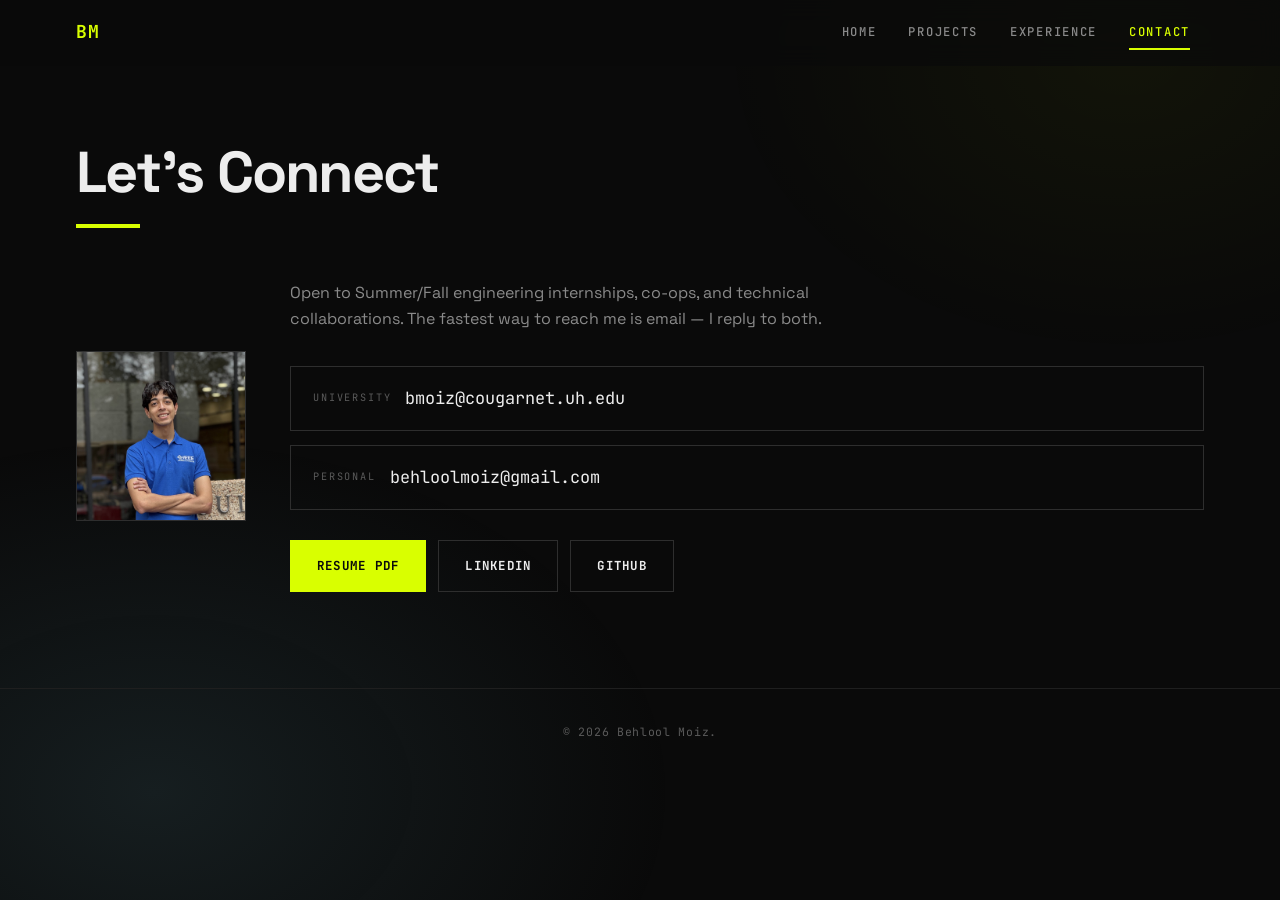
==== contact.html @ 46e30a05 "new theme, split pages" ====
<!DOCTYPE html>
<html lang="en">
<head>
<meta charset="utf-8">
<meta name="viewport" content="width=device-width, initial-scale=1">
<title>Contact — Behlool Moiz</title>
<meta name="description" content="Get in touch with Behlool Moiz — open to Summer and Fall engineering internships, co-ops and technical collaborations.">
<meta name="theme-color" content="#0A0A0A">
<meta name="color-scheme" content="dark">
<link rel="icon" href="data:image/svg+xml,%3Csvg xmlns='http://www.w3.org/2000/svg' viewBox='0 0 100 100'%3E%3Crect width='100' height='100' fill='%230A0A0A'/%3E%3Ctext x='50' y='68' font-size='52' font-family='monospace' font-weight='bold' fill='%23D9FF00' text-anchor='middle'%3EBM%3C/text%3E%3C/svg%3E">
<link rel="preconnect" href="https://fonts.googleapis.com">
<link rel="preconnect" href="https://fonts.gstatic.com" crossorigin>
<link rel="stylesheet" href="https://fonts.googleapis.com/css2?family=JetBrains+Mono:wght@400;500;700&amp;family=Space+Grotesk:wght@400;500;700&amp;display=swap">
<link rel="stylesheet" href="css/style.css">
</head>
<body>
<a class="skip" href="#main">Skip to content</a>

<header class="nav" id="nav">
  <div class="nav__inner">
    <a class="brand" href="index.html">BM</a>
    <button class="nav__toggle" id="navToggle" type="button" aria-expanded="false" aria-controls="navMenu" aria-label="Open navigation menu">
      <span class="nav__bars" aria-hidden="true"></span>
    </button>
    <ul class="nav__menu" id="navMenu">
      <li><a class="nav__link" href="index.html">Home</a></li>
      <li><a class="nav__link" href="projects.html">Projects</a></li>
      <li><a class="nav__link" href="experience.html">Experience</a></li>
      <li><a class="nav__link" href="contact.html" aria-current="page">Contact</a></li>
    </ul>
  </div>
</header>

<main id="main">
<section class="section" style="padding-top:calc(var(--nav-h) + 76px)">
  <div class="wrap">

    <div class="sec-head">
      <h2 class="sec-title">Let&rsquo;s Connect</h2>
      <div class="rule"></div>
    </div>

    <div class="contact__grid">
      <img class="avatar" src="assets/PictureOfBehlool.webp" alt="Behlool Moiz"
           width="170" height="170" loading="lazy" decoding="async"
           data-label="PHOTO" data-path="assets/PictureOfBehlool.webp" onerror="mediaFallback(this)">

      <div>
        <p class="sec-sub" style="margin-top:0">
          Open to Summer/Fall engineering internships, co-ops, and technical collaborations.
          The fastest way to reach me is email — I reply to both.
        </p>

        <div class="mails">
          <a class="mail" href="mailto:bmoiz@cougarnet.uh.edu">
            <span class="mail__k">University</span> bmoiz@cougarnet.uh.edu
          </a>
          <a class="mail" href="mailto:behloolmoiz@gmail.com">
            <span class="mail__k">Personal</span> behloolmoiz@gmail.com
          </a>
        </div>

        <div class="contact__links">
          <a class="btn btn--solid" href="resume.pdf" target="_blank" rel="noopener">Resume PDF</a>
          <a class="btn btn--ghost" href="https://www.linkedin.com/in/behlool-moiz" target="_blank" rel="noopener">LinkedIn</a>
          <a class="btn btn--ghost" href="https://github.com/B3motor1" target="_blank" rel="noopener">GitHub</a>
        </div>
      </div>
    </div>

  </div>
</section>
</main>

<footer class="site-footer">
  <div class="wrap">&copy; <span id="year">2026</span> Behlool Moiz.</div>
</footer>

<script src="js/main.js" defer></script>
</body>
</html>
---- css/style.css ----
/* ==================================================================
   Behlool Moiz — portfolio
   Blocky / minimal. Acid yellow on near-black. No rounded corners.
================================================================== */

*, *::before, *::after { box-sizing: border-box; }

:root{
  --bg:#0A0A0A;
  --bg-2:#0E0E0E;
  --panel:#111111;
  --line:#1F1F1F;
  --line-hi:#2E2E2E;

  --accent:#D9FF00;
  --accent-dim:#8FA800;

  --text:#EDEDED;
  --muted:#8A8A8A;
  --faint:#5A5A5A;

  --mono:'JetBrains Mono', ui-monospace, SFMono-Regular, 'Cascadia Mono', Menlo, Consolas, monospace;
  --sans:'Space Grotesk', system-ui, -apple-system, 'Segoe UI', Roboto, Helvetica, Arial, sans-serif;

  --nav-h:66px;
  --maxw:1180px;
  --sbw:0px;
}

html{
  scroll-behavior:smooth;
  scroll-padding-top:calc(var(--nav-h) + 24px);
  -webkit-text-size-adjust:100%;
}

body{
  margin:0;
  font-family:var(--sans);
  font-size:16px;
  line-height:1.6;
  color:var(--text);
  background:var(--bg);
  overflow-x:hidden;
  -webkit-font-smoothing:antialiased;
}

/* Soft cold glow, bottom-left — echoes the reference without being busy */
body::before{
  content:'';
  position:fixed; inset:0; z-index:0; pointer-events:none;
  background:
    radial-gradient(760px 520px at 12% 88%, rgba(70,110,120,.20), transparent 68%),
    radial-gradient(620px 460px at 88% 6%,  rgba(217,255,0,.045), transparent 66%);
}

img{ max-width:100%; display:block; }
a{ color:var(--accent); }
h1,h2,h3,h4{ margin:0; line-height:1.05; font-weight:700; letter-spacing:-.03em; }
p{ margin:0; }
ul{ margin:0; padding:0; }
[hidden]{ display:none !important; }

:focus-visible{ outline:2px solid var(--accent); outline-offset:3px; }

.sr-only{
  position:absolute; width:1px; height:1px; padding:0; margin:-1px;
  overflow:hidden; clip:rect(0 0 0 0); white-space:nowrap; border:0;
}
.skip{
  position:absolute; left:12px; top:-60px; z-index:200;
  background:var(--accent); color:#0A0A0A; font-family:var(--mono); font-weight:700;
  font-size:.78rem; padding:10px 16px; text-decoration:none; transition:top .18s ease;
}
.skip:focus{ top:0; }

.wrap{ width:100%; max-width:var(--maxw); margin-inline:auto; padding-inline:26px; }
main, .site-footer{ position:relative; z-index:1; }

/* ==================================================================
   NAV
================================================================== */
.nav{
  position:fixed; top:0; left:0; right:0; z-index:100;
  height:var(--nav-h);
  display:flex; align-items:center;
  padding-right:var(--sbw);
  background:rgba(10,10,10,.72);
  backdrop-filter:blur(12px); -webkit-backdrop-filter:blur(12px);
  border-bottom:1px solid transparent;
  transition:background .22s ease, border-color .22s ease;
}
.nav.scrolled{ background:rgba(10,10,10,.94); border-bottom-color:var(--line); }
.nav__inner{
  width:100%; max-width:var(--maxw); margin-inline:auto; padding-inline:26px;
  display:flex; align-items:center; gap:18px;
}
.brand{
  font-family:var(--mono); font-weight:700; font-size:1.12rem; letter-spacing:.06em;
  color:var(--accent); text-decoration:none;
}
.brand:hover{ color:#fff; }

.nav__menu{ margin-left:auto; display:flex; align-items:center; gap:4px; list-style:none; }
.nav__link{
  display:block; position:relative;
  font-family:var(--mono); font-size:.76rem; font-weight:500;
  letter-spacing:.14em; text-transform:uppercase;
  color:var(--muted); text-decoration:none;
  padding:10px 14px; white-space:nowrap;
  transition:color .16s ease;
}
.nav__link:hover{ color:var(--text); }
.nav__link[aria-current="page"]{ color:var(--accent); }
.nav__link[aria-current="page"]::after{
  content:''; position:absolute; left:14px; right:14px; bottom:2px;
  height:2px; background:var(--accent);
}

.nav__toggle{
  display:none; width:42px; height:38px; flex:none; margin-left:auto;
  align-items:center; justify-content:center;
  background:transparent; border:1px solid var(--line-hi); cursor:pointer; padding:0;
}
.nav__toggle:hover{ border-color:var(--accent); }
.nav__bars{ position:relative; width:18px; height:2px; background:var(--accent); transition:background .16s ease; }
.nav__bars::before, .nav__bars::after{
  content:''; position:absolute; left:0; width:18px; height:2px; background:var(--accent);
  transition:transform .2s ease, top .2s ease;
}
.nav__bars::before{ top:-6px; }
.nav__bars::after{ top:6px; }
.nav__toggle[aria-expanded="true"] .nav__bars{ background:transparent; }
.nav__toggle[aria-expanded="true"] .nav__bars::before{ top:0; transform:rotate(45deg); }
.nav__toggle[aria-expanded="true"] .nav__bars::after{ top:0; transform:rotate(-45deg); }

@media (max-width:760px){
  .nav__toggle{ display:inline-flex; }
  .nav__menu{
    position:absolute; top:var(--nav-h); left:0; right:0;
    margin:0; padding:10px 26px 18px;
    flex-direction:column; align-items:stretch; gap:0;
    background:rgba(10,10,10,.98);
    border-bottom:1px solid var(--line);
    display:none;
  }
  .nav__menu[data-open="true"]{ display:flex; }
  .nav__link{ padding:15px 0; font-size:.9rem; border-bottom:1px solid var(--line); }
  .nav__link[aria-current="page"]::after{ left:0; right:auto; width:26px; bottom:8px; }
}
html.locked body{ overflow:hidden; padding-right:var(--sbw); }

/* ==================================================================
   BUTTONS
================================================================== */
.btn{
  display:inline-flex; align-items:center; justify-content:center; gap:9px;
  font-family:var(--mono); font-size:.78rem; font-weight:700;
  letter-spacing:.1em; text-transform:uppercase;
  padding:15px 26px; text-decoration:none; cursor:pointer;
  border:1px solid transparent; transition:.18s ease;
}
.btn--solid{ background:var(--accent); color:#0A0A0A; }
.btn--solid:hover{ background:#fff; }
.btn--ghost{ background:transparent; color:var(--text); border-color:var(--line-hi); }
.btn--ghost:hover{ border-color:var(--accent); color:var(--accent); }

/* ==================================================================
   SECTION SHELL
================================================================== */
.section{ padding:96px 0; }
.section--tight{ padding:68px 0; }
.section + .section{ border-top:1px solid var(--line); }

.sec-head{ margin-bottom:52px; }
.sec-title{ font-size:clamp(2.2rem, 6vw, 3.6rem); }
.rule{ width:64px; height:4px; background:var(--accent); margin-top:22px; }
.sec-sub{ color:var(--muted); max-width:62ch; margin-top:22px; }

.eyebrow{
  font-family:var(--mono); font-size:.72rem; letter-spacing:.24em; text-transform:uppercase;
  color:var(--accent); margin-bottom:18px;
}

/* ==================================================================
   HOME — hero + banana
================================================================== */
.hero{
  min-height:calc(100vh - var(--nav-h));
  display:flex; align-items:center;
  padding:calc(var(--nav-h) + 40px) 0 60px;
}
.hero__grid{
  display:grid; grid-template-columns:1.05fr .95fr; gap:40px; align-items:center; width:100%;
}
.hero h1{ font-size:clamp(3rem, 8.6vw, 5.6rem); }
.hero__role{
  font-family:var(--sans); font-size:clamp(1rem, 2.4vw, 1.22rem);
  color:var(--text); margin-top:26px;
}
.hero__lines{ color:var(--muted); margin-top:18px; font-size:1.02rem; }
.hero__lines span{ display:block; }
.hero__cta{ display:flex; flex-wrap:wrap; gap:14px; margin-top:38px; }

.banana{ position:relative; width:100%; aspect-ratio:1/1; max-height:66vh; }
.banana canvas{ display:block; width:100%; height:100%; cursor:grab; }
.banana canvas:active{ cursor:grabbing; }
.banana__hint{
  position:absolute; left:50%; bottom:6px; transform:translateX(-50%);
  font-family:var(--mono); font-size:.66rem; letter-spacing:.18em; text-transform:uppercase;
  color:var(--faint); pointer-events:none; white-space:nowrap;
}
/* Shown only if three.js fails to load */
.banana__fallback{ display:none; width:100%; height:100%; padding:12%; }
.banana.is-fallback canvas{ display:none; }
.banana.is-fallback .banana__fallback{ display:block; }

@media (max-width:860px){
  .hero{ min-height:0; }
  .hero__grid{ grid-template-columns:1fr; gap:8px; }
  .banana{ order:-1; max-width:340px; margin-inline:auto; max-height:none; }
  .hero__cta{ margin-top:30px; }
}

/* ==================================================================
   STATS
================================================================== */
.about__grid{ display:grid; grid-template-columns:1.15fr 1fr; gap:56px; align-items:start; }
.about__copy p + p{ margin-top:20px; }
.about__copy{ color:var(--muted); font-size:1.03rem; }

.stats{ display:grid; grid-template-columns:1fr 1fr; gap:14px; }
.stat{ border:1px solid var(--line); background:var(--panel); padding:26px 22px; transition:border-color .18s ease; }
.stat:hover{ border-color:var(--accent); }
.stat__v{
  font-family:var(--mono); font-weight:700; font-size:2.1rem; line-height:1.1;
  color:var(--accent); letter-spacing:-.02em;
}
.stat__v--sm{ font-size:1.02rem; line-height:1.28; }
.stat__l{ font-size:.83rem; color:var(--muted); margin-top:10px; }

@media (max-width:860px){
  .about__grid{ grid-template-columns:1fr; gap:38px; }
}
@media (max-width:460px){
  .stats{ grid-template-columns:1fr; }
}

/* ==================================================================
   PROJECTS
================================================================== */
.filters{ display:flex; flex-wrap:wrap; gap:10px; margin-bottom:16px; }
.filter{
  font-family:var(--mono); font-size:.72rem; letter-spacing:.1em; text-transform:uppercase;
  color:var(--muted); background:transparent; border:1px solid var(--line-hi);
  padding:11px 18px; cursor:pointer; transition:.16s ease;
}
.filter:hover{ color:var(--text); border-color:var(--accent); }
.filter[aria-pressed="true"]{ background:var(--accent); border-color:var(--accent); color:#0A0A0A; font-weight:700; }
.filter-count{ font-family:var(--mono); font-size:.72rem; color:var(--faint); margin-bottom:34px; }

.projects{ display:grid; grid-template-columns:repeat(auto-fit, minmax(430px, 1fr)); gap:20px; align-items:start; }
@media (max-width:960px){ .projects{ grid-template-columns:1fr; } }

.card{
  display:flex; flex-direction:column; gap:18px;
  padding:28px; background:var(--panel); border:1px solid var(--line);
  transition:border-color .2s ease;
}
.card:hover{ border-color:var(--line-hi); }
.card__top{ display:flex; align-items:flex-start; justify-content:space-between; gap:16px; flex-wrap:wrap; }
.card__title{ font-size:1.3rem; letter-spacing:-.02em; }
.card__date{
  font-family:var(--mono); font-size:.68rem; letter-spacing:.08em; text-transform:uppercase;
  color:var(--accent); border:1px solid var(--line-hi); padding:5px 11px; white-space:nowrap; flex:none;
}
.stack{ display:flex; flex-wrap:wrap; gap:7px; }
.chip{
  font-family:var(--mono); font-size:.67rem; letter-spacing:.04em;
  color:var(--muted); border:1px solid var(--line-hi); padding:4px 9px;
}
.desc-label{
  font-family:var(--mono); font-size:.66rem; letter-spacing:.2em; text-transform:uppercase;
  color:var(--accent); margin-bottom:10px;
}
.desc{ font-size:.95rem; color:var(--muted); line-height:1.7; }

/* Carousel */
.gallery{ display:flex; flex-direction:column; gap:10px; }
.gallery__frame{
  position:relative; width:100%; aspect-ratio:4/3;
  background:var(--bg-2); border:1px solid var(--line); overflow:hidden;
}
.gallery__img{
  position:absolute; inset:0; width:100%; height:100%;
  object-fit:contain; padding:10px;
  opacity:0; pointer-events:none; transition:opacity .3s ease; cursor:zoom-in;
}
.gallery__img.is-active{ opacity:1; pointer-events:auto; }
.gal-nav{
  position:absolute; top:50%; transform:translateY(-50%); z-index:3;
  width:38px; height:38px; display:flex; align-items:center; justify-content:center;
  font-size:1.3rem; line-height:1; padding:0 0 3px;
  color:var(--accent); background:rgba(10,10,10,.82); border:1px solid var(--line-hi);
  cursor:pointer; transition:.16s ease;
}
.gal-prev{ left:10px; } .gal-next{ right:10px; }
.gal-nav:hover{ background:var(--accent); color:#0A0A0A; border-color:var(--accent); }
.gallery__count{
  position:absolute; top:10px; right:10px; z-index:3;
  font-family:var(--mono); font-size:.63rem; color:var(--text);
  background:rgba(10,10,10,.85); border:1px solid var(--line-hi); padding:3px 9px;
}
.gallery__bar{ display:flex; align-items:center; justify-content:space-between; gap:12px; min-height:18px; }
.gallery__cap{
  font-family:var(--mono); font-size:.66rem; letter-spacing:.08em; text-transform:uppercase;
  color:var(--faint); overflow:hidden; text-overflow:ellipsis; white-space:nowrap;
}
.gallery__dots{ display:flex; gap:6px; flex:none; }
.gal-dot{ width:20px; height:3px; padding:0; border:0; cursor:pointer; background:var(--line-hi); transition:.16s ease; }
.gal-dot:hover{ background:var(--accent-dim); }
.gal-dot[aria-selected="true"]{ background:var(--accent); }

/* Video facade */
.video{ position:relative; width:100%; aspect-ratio:16/9; border:1px solid var(--line); overflow:hidden; background:var(--bg-2); }
.video iframe{ position:absolute; inset:0; width:100%; height:100%; border:0; }
.video__play{
  position:absolute; inset:0; width:100%; height:100%;
  display:flex; flex-direction:column; align-items:center; justify-content:center; gap:14px;
  background:transparent; border:0; cursor:pointer; padding:0; color:var(--text);
}
.video__play img{ position:absolute; inset:0; width:100%; height:100%; object-fit:cover; opacity:.42; }
.video__icon{
  position:relative; width:62px; height:62px;
  display:flex; align-items:center; justify-content:center;
  font-size:1.2rem; padding-left:4px;
  background:var(--accent); color:#0A0A0A; transition:transform .2s ease;
}
.video__play:hover .video__icon{ transform:scale(1.08); }
.video__label{
  position:relative; font-family:var(--mono); font-size:.7rem; letter-spacing:.18em; text-transform:uppercase;
  background:rgba(10,10,10,.75); padding:6px 12px;
}
.video__msg{
  position:absolute; inset:0; display:flex; align-items:center; justify-content:center;
  text-align:center; padding:26px; font-family:var(--mono); font-size:.76rem; color:var(--muted);
}

.card__links{ display:flex; flex-wrap:wrap; gap:10px; margin-top:auto; }
.link{
  font-family:var(--mono); font-size:.7rem; letter-spacing:.1em; text-transform:uppercase;
  color:var(--muted); text-decoration:none; border:1px solid var(--line-hi); padding:10px 15px;
  transition:.16s ease;
}
.link:hover{ color:#0A0A0A; background:var(--accent); border-color:var(--accent); }

/* ==================================================================
   EXPERIENCE
================================================================== */
.roles{ display:flex; flex-direction:column; gap:18px; }
.role{
  display:flex; gap:26px; align-items:flex-start;
  padding:30px; border:1px solid var(--line); background:var(--panel);
  transition:border-color .2s ease;
}
.role:hover{ border-color:var(--line-hi); }
.role__logo{
  flex:none; width:74px; height:74px;
  background:#fff; border:1px solid var(--line);
  display:flex; align-items:center; justify-content:center; overflow:hidden;
}
.role__logo img{ width:100%; height:100%; object-fit:contain; padding:8px; }
.role__body{ flex:1 1 auto; min-width:0; }
.role__head{ display:flex; flex-wrap:wrap; align-items:baseline; gap:8px 16px; }
.role__title{ font-size:1.22rem; }
.role__date{
  font-family:var(--mono); font-size:.68rem; letter-spacing:.08em; text-transform:uppercase;
  color:var(--accent); margin-left:auto; white-space:nowrap;
}
.role__org{ font-family:var(--mono); font-size:.78rem; color:var(--muted); margin-top:8px; }
.bullets{ list-style:none; display:flex; flex-direction:column; gap:11px; margin-top:20px; }
.bullets li{ position:relative; padding-left:22px; font-size:.94rem; color:var(--muted); line-height:1.65; }
.bullets li::before{
  content:''; position:absolute; left:0; top:.62em; width:9px; height:2px; background:var(--accent);
}
@media (max-width:640px){
  .role{ flex-direction:column; gap:18px; padding:24px; }
  .role__logo{ width:60px; height:60px; }
  .role__date{ margin-left:0; }
}

/* Skills band */
.skills{ display:grid; grid-template-columns:repeat(auto-fit, minmax(290px, 1fr)); gap:18px; }
.skill{ border:1px solid var(--line); background:var(--panel); padding:26px; transition:border-color .18s ease; }
.skill:hover{ border-color:var(--accent); }
.skill__h{
  font-family:var(--mono); font-size:.74rem; letter-spacing:.16em; text-transform:uppercase;
  color:var(--accent); margin-bottom:18px; padding-bottom:14px; border-bottom:1px solid var(--line);
}
.pills{ display:flex; flex-wrap:wrap; gap:8px; }
.pill{ font-family:var(--mono); font-size:.7rem; color:var(--muted); border:1px solid var(--line-hi); padding:5px 10px; }

/* ==================================================================
   CONTACT
================================================================== */
.contact__grid{ display:grid; grid-template-columns:auto 1fr; gap:44px; align-items:center; }
.avatar{
  width:170px; height:170px; flex:none;
  object-fit:cover; object-position:center top;
  border:1px solid var(--line-hi);
}
.mails{ display:flex; flex-direction:column; gap:14px; margin-top:34px; }
.mail{
  display:flex; align-items:center; gap:14px;
  font-family:var(--mono); font-size:clamp(.84rem, 2.2vw, 1.06rem);
  color:var(--text); text-decoration:none;
  border:1px solid var(--line-hi); padding:18px 22px;
  transition:.16s ease; word-break:break-word;
}
.mail:hover{ border-color:var(--accent); color:var(--accent); }
.mail__k{ font-size:.64rem; letter-spacing:.18em; text-transform:uppercase; color:var(--faint); flex:none; }
.contact__links{ display:flex; flex-wrap:wrap; gap:12px; margin-top:30px; }
@media (max-width:760px){
  .contact__grid{ grid-template-columns:1fr; gap:30px; }
  .avatar{ width:130px; height:130px; }
}

/* ==================================================================
   FOOTER
================================================================== */
.site-footer{
  border-top:1px solid var(--line);
  padding:34px 0;
  font-family:var(--mono); font-size:.72rem; letter-spacing:.06em; color:var(--faint);
  text-align:center;
}

/* ==================================================================
   LIGHTBOX
================================================================== */
.lightbox{ position:fixed; inset:0; z-index:200; display:flex; align-items:center; justify-content:center; }
.lightbox__backdrop{ position:absolute; inset:0; background:rgba(5,5,5,.95); }
.lightbox__inner{ position:relative; z-index:1; display:flex; align-items:center; gap:10px; max-width:min(1150px, 94vw); }
.lightbox__img{ max-width:100%; max-height:80vh; width:auto; border:1px solid var(--line-hi); background:var(--bg-2); }
.lightbox__cap{
  position:absolute; left:0; right:0; bottom:-40px; text-align:center;
  font-family:var(--mono); font-size:.72rem; letter-spacing:.08em; color:var(--muted);
}
.lb-btn{
  flex:none; width:44px; height:44px; display:flex; align-items:center; justify-content:center;
  font-size:1.4rem; line-height:1; color:var(--accent);
  background:transparent; border:1px solid var(--line-hi); cursor:pointer; padding:0;
  transition:.16s ease;
}
.lb-btn:hover{ background:var(--accent); color:#0A0A0A; border-color:var(--accent); }
.lightbox__close{ position:absolute; top:-56px; right:0; font-size:1.05rem; }
@media (max-width:640px){
  .lb-btn{ width:38px; height:38px; font-size:1.2rem; }
  .lightbox__close{ top:-48px; }
  .lightbox__img{ max-height:66vh; }
}

/* ==================================================================
   SCRAMBLE + REVEAL
================================================================== */
/* Scrambling swaps in glyphs of differing width; lock the box so
   surrounding layout cannot jitter mid-animation. */
.scramble{ cursor:default; }
.scramble.is-scrambling{ color:var(--accent); }

.reveal{ opacity:0; translate:0 22px; transition:opacity .6s ease, translate .6s ease; }
.reveal.is-visible{ opacity:1; translate:0 0; }
.stagger > .reveal:nth-child(2){ transition-delay:.06s; }
.stagger > .reveal:nth-child(3){ transition-delay:.12s; }
.stagger > .reveal:nth-child(4){ transition-delay:.18s; }
.stagger > .reveal:nth-child(5){ transition-delay:.24s; }
.stagger > .reveal:nth-child(6){ transition-delay:.30s; }

@media (prefers-reduced-motion: reduce){
  html{ scroll-behavior:auto; }
  *, *::before, *::after{
    animation-duration:.001ms !important; animation-iteration-count:1 !important;
    transition-duration:.001ms !important;
  }
  .reveal{ opacity:1; translate:0 0; }
}

@media print{
  .nav, .filters, .filter-count, .lightbox, .video, .skip, .gal-nav, .gallery__dots, .banana{ display:none !important; }
  body{ background:#fff; color:#000; }
  body::before{ display:none; }
  .card, .role, .skill, .stat{ border-color:#ccc; break-inside:avoid; }
  .gallery__img{ position:static; opacity:1 !important; }
}
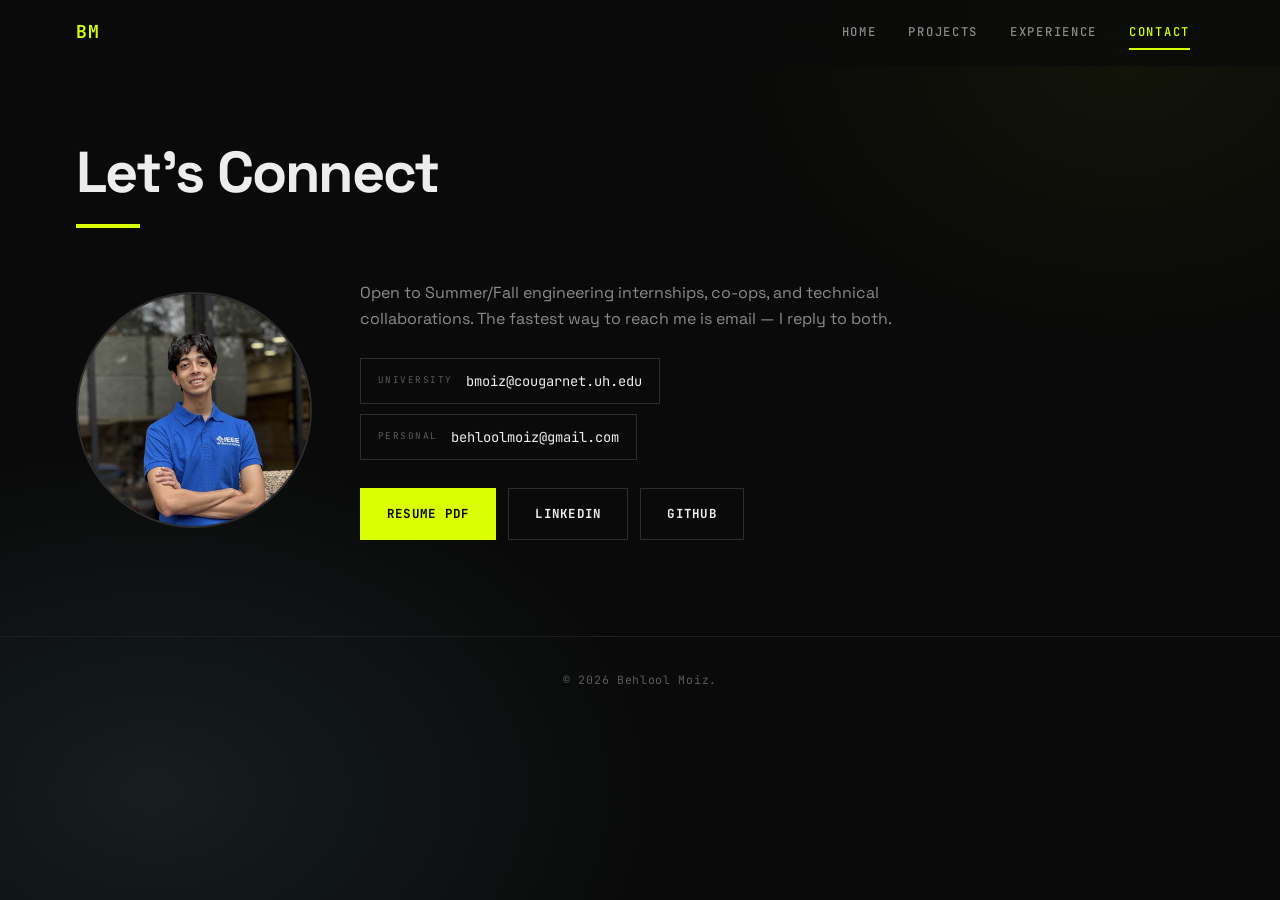
==== commit 03f40ad3: "fatter banana, smaller boxes" ====
--- a/contact.html
+++ b/contact.html
@@ -41,9 +41,19 @@
     </div>
 
     <div class="contact__grid">
-      <img class="avatar" src="assets/PictureOfBehlool.webp" alt="Behlool Moiz"
-           width="170" height="170" loading="lazy" decoding="async"
-           data-label="PHOTO" data-path="assets/PictureOfBehlool.webp" onerror="mediaFallback(this)">
+      <!-- Ring image is optional: if assets/banana_frame.png is absent the photo
+           simply fills the box instead. Click swaps in the costume shot. -->
+      <button class="portrait no-frame" id="portrait" type="button"
+              data-alt="assets/banana_costume.jpg"
+              aria-label="Photo of Behlool Moiz. Activate for a surprise.">
+        <img class="portrait__frame" src="assets/banana_frame.png" alt="" aria-hidden="true"
+             onload="this.closest('.portrait').classList.remove('no-frame')"
+             onerror="this.remove()">
+        <img class="portrait__photo" id="portraitPhoto" src="assets/PictureOfBehlool.webp" alt="Behlool Moiz"
+             loading="lazy" decoding="async"
+             data-label="PHOTO" data-path="assets/PictureOfBehlool.webp" onerror="mediaFallback(this)">
+        <span class="portrait__tip" id="portraitTip"></span>
+      </button>
 
       <div>
         <p class="sec-sub" style="margin-top:0">
--- a/css/style.css
+++ b/css/style.css
@@ -402,26 +402,60 @@
 /* ==================================================================
    CONTACT
 ================================================================== */
-.contact__grid{ display:grid; grid-template-columns:auto 1fr; gap:44px; align-items:center; }
-.avatar{
-  width:170px; height:170px; flex:none;
-  object-fit:cover; object-position:center top;
-  border:1px solid var(--line-hi);
-}
-.mails{ display:flex; flex-direction:column; gap:14px; margin-top:34px; }
+.contact__grid{ display:grid; grid-template-columns:auto 1fr; gap:48px; align-items:center; }
+
+/* Portrait sits inside the banana ring. The frame is the lower layer, so the
+   photo covers its centre whether that centre is white or transparent.
+   --inner is the photo's share of the box; nudge it if the ring's hole differs. */
+.portrait{
+  --inner:60%;
+  position:relative; width:236px; height:236px; flex:none;
+  padding:0; border:0; background:none; cursor:pointer;
+  display:block;
+}
+.portrait__frame{
+  position:absolute; inset:0; z-index:0;
+  width:100%; height:100%; object-fit:contain; pointer-events:none;
+}
+.portrait__photo{
+  position:absolute; top:50%; left:50%; z-index:1;
+  width:var(--inner); height:var(--inner);
+  transform:translate(-50%,-50%);
+  border-radius:50%; object-fit:cover; object-position:center top;
+  transition:transform .55s cubic-bezier(.22,.9,.3,1);
+}
+.portrait:hover .portrait__photo{ transform:translate(-50%,-50%) scale(1.04); }
+.portrait.is-flipping .portrait__photo{ transform:translate(-50%,-50%) rotateY(360deg) scale(1.04); }
+/* No ring image yet (or it failed): the photo fills the box and gets a border. */
+.portrait.no-frame{ --inner:100%; }
+.portrait.no-frame .portrait__photo{ border:2px solid var(--line-hi); }
+.portrait__tip{
+  position:absolute; left:50%; bottom:-26px; transform:translateX(-50%); z-index:2;
+  font-family:var(--mono); font-size:.6rem; letter-spacing:.16em; text-transform:uppercase;
+  color:var(--faint); white-space:nowrap; pointer-events:none;
+  opacity:0; transition:opacity .2s ease;
+}
+.portrait:hover .portrait__tip, .portrait:focus-visible .portrait__tip{ opacity:1; }
+
+.mails{ display:flex; flex-direction:column; align-items:flex-start; gap:10px; margin-top:26px; }
 .mail{
-  display:flex; align-items:center; gap:14px;
-  font-family:var(--mono); font-size:clamp(.84rem, 2.2vw, 1.06rem);
+  display:inline-flex; align-items:center; gap:13px;
+  font-family:var(--mono); font-size:.86rem;
   color:var(--text); text-decoration:none;
-  border:1px solid var(--line-hi); padding:18px 22px;
-  transition:.16s ease; word-break:break-word;
+  border:1px solid var(--line-hi); padding:11px 17px;
+  transition:.16s ease;
 }
 .mail:hover{ border-color:var(--accent); color:var(--accent); }
-.mail__k{ font-size:.64rem; letter-spacing:.18em; text-transform:uppercase; color:var(--faint); flex:none; }
-.contact__links{ display:flex; flex-wrap:wrap; gap:12px; margin-top:30px; }
+.mail__k{ font-size:.58rem; letter-spacing:.16em; text-transform:uppercase; color:var(--faint); flex:none; }
+.contact__links{ display:flex; flex-wrap:wrap; gap:12px; margin-top:28px; }
+
 @media (max-width:760px){
-  .contact__grid{ grid-template-columns:1fr; gap:30px; }
-  .avatar{ width:130px; height:130px; }
+  .contact__grid{ grid-template-columns:1fr; gap:34px; justify-items:start; }
+  .portrait{ width:188px; height:188px; }
+  .mail{ font-size:.78rem; padding:10px 14px; gap:10px; }
+}
+@media (max-width:430px){
+  .mail{ font-size:.72rem; }
 }
 
 /* ==================================================================
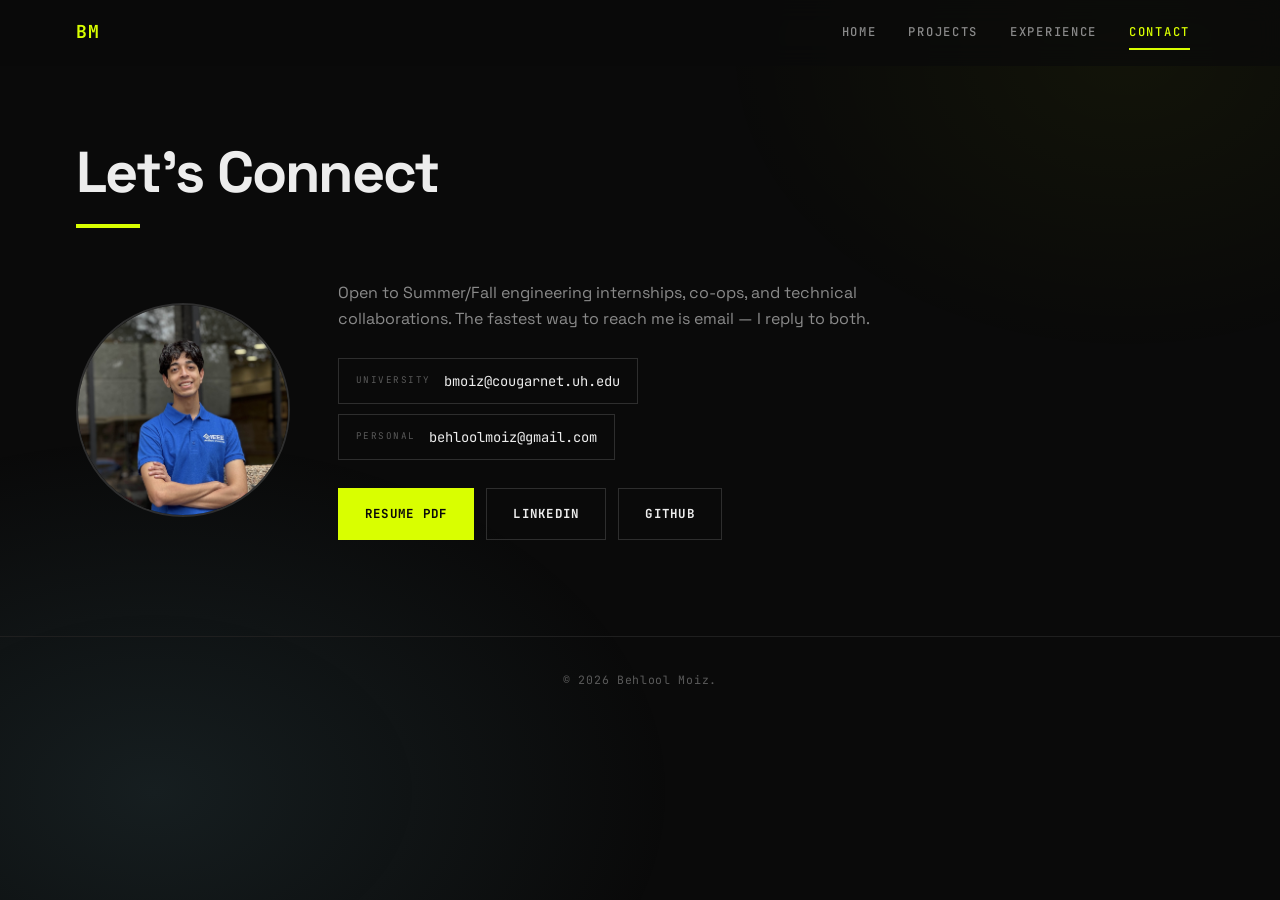
==== commit 21136176: "drop the banana frame" ====
--- a/contact.html
+++ b/contact.html
@@ -41,14 +41,10 @@
     </div>
 
     <div class="contact__grid">
-      <!-- Ring image is optional: if assets/banana_frame.png is absent the photo
-           simply fills the box instead. Click swaps in the costume shot. -->
-      <button class="portrait no-frame" id="portrait" type="button"
+      <!-- Click flips to the costume shot; stays inert until that file exists. -->
+      <button class="portrait" id="portrait" type="button"
               data-alt="assets/banana_costume.jpg"
               aria-label="Photo of Behlool Moiz. Activate for a surprise.">
-        <img class="portrait__frame" src="assets/banana_frame.png" alt="" aria-hidden="true"
-             onload="this.closest('.portrait').classList.remove('no-frame')"
-             onerror="this.remove()">
         <img class="portrait__photo" id="portraitPhoto" src="assets/PictureOfBehlool.webp" alt="Behlool Moiz"
              loading="lazy" decoding="async"
              data-label="PHOTO" data-path="assets/PictureOfBehlool.webp" onerror="mediaFallback(this)">
--- a/css/style.css
+++ b/css/style.css
@@ -404,31 +404,21 @@
 ================================================================== */
 .contact__grid{ display:grid; grid-template-columns:auto 1fr; gap:48px; align-items:center; }
 
-/* Portrait sits inside the banana ring. The frame is the lower layer, so the
-   photo covers its centre whether that centre is white or transparent.
-   --inner is the photo's share of the box; nudge it if the ring's hole differs. */
+/* Round portrait. Click flips it to the banana-costume shot. */
 .portrait{
-  --inner:60%;
-  position:relative; width:236px; height:236px; flex:none;
-  padding:0; border:0; background:none; cursor:pointer;
-  display:block;
-}
-.portrait__frame{
-  position:absolute; inset:0; z-index:0;
-  width:100%; height:100%; object-fit:contain; pointer-events:none;
+  position:relative; width:214px; height:214px; flex:none;
+  padding:0; border:0; background:none; cursor:pointer; display:block;
 }
 .portrait__photo{
-  position:absolute; top:50%; left:50%; z-index:1;
-  width:var(--inner); height:var(--inner);
+  position:absolute; top:50%; left:50%;
+  width:100%; height:100%;
   transform:translate(-50%,-50%);
   border-radius:50%; object-fit:cover; object-position:center top;
-  transition:transform .55s cubic-bezier(.22,.9,.3,1);
-}
-.portrait:hover .portrait__photo{ transform:translate(-50%,-50%) scale(1.04); }
+  border:2px solid var(--line-hi);
+  transition:transform .55s cubic-bezier(.22,.9,.3,1), border-color .2s ease;
+}
+.portrait:hover .portrait__photo{ transform:translate(-50%,-50%) scale(1.04); border-color:var(--accent); }
 .portrait.is-flipping .portrait__photo{ transform:translate(-50%,-50%) rotateY(360deg) scale(1.04); }
-/* No ring image yet (or it failed): the photo fills the box and gets a border. */
-.portrait.no-frame{ --inner:100%; }
-.portrait.no-frame .portrait__photo{ border:2px solid var(--line-hi); }
 .portrait__tip{
   position:absolute; left:50%; bottom:-26px; transform:translateX(-50%); z-index:2;
   font-family:var(--mono); font-size:.6rem; letter-spacing:.16em; text-transform:uppercase;
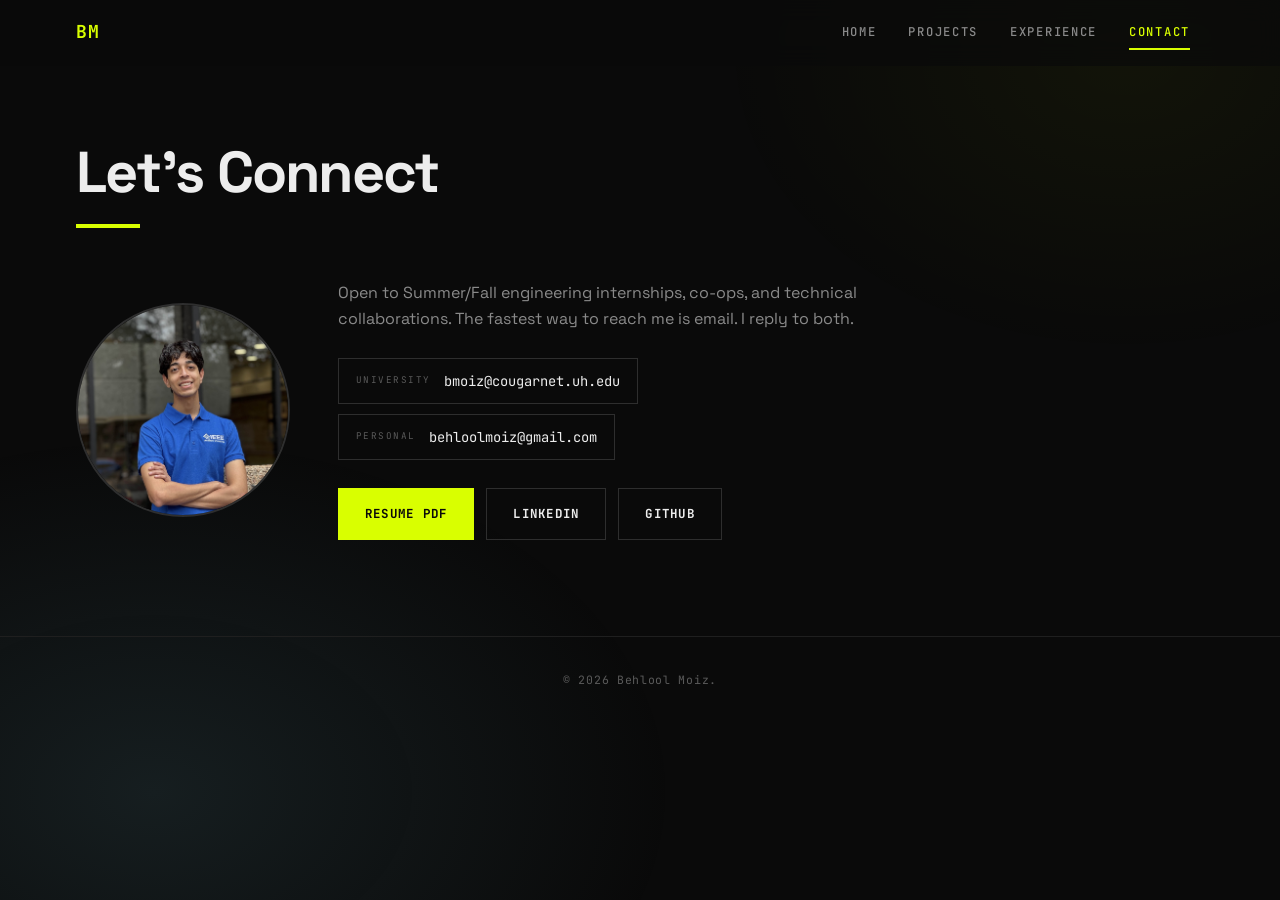
==== commit 42ca89ae: "Final touches" ====
--- a/contact.html
+++ b/contact.html
@@ -3,15 +3,15 @@
 <head>
 <meta charset="utf-8">
 <meta name="viewport" content="width=device-width, initial-scale=1">
-<title>Contact — Behlool Moiz</title>
-<meta name="description" content="Get in touch with Behlool Moiz — open to Summer and Fall engineering internships, co-ops and technical collaborations.">
+<title>Contact | Behlool Moiz</title>
+<meta name="description" content="Get in touch with Behlool Moiz. Open to Summer and Fall engineering internships, co-ops and technical collaborations.">
 <meta name="theme-color" content="#0A0A0A">
 <meta name="color-scheme" content="dark">
 <link rel="icon" href="data:image/svg+xml,%3Csvg xmlns='http://www.w3.org/2000/svg' viewBox='0 0 100 100'%3E%3Crect width='100' height='100' fill='%230A0A0A'/%3E%3Ctext x='50' y='68' font-size='52' font-family='monospace' font-weight='bold' fill='%23D9FF00' text-anchor='middle'%3EBM%3C/text%3E%3C/svg%3E">
 <link rel="preconnect" href="https://fonts.googleapis.com">
 <link rel="preconnect" href="https://fonts.gstatic.com" crossorigin>
 <link rel="stylesheet" href="https://fonts.googleapis.com/css2?family=JetBrains+Mono:wght@400;500;700&amp;family=Space+Grotesk:wght@400;500;700&amp;display=swap">
-<link rel="stylesheet" href="css/style.css">
+<link rel="stylesheet" href="css/style.css?v=3">
 </head>
 <body>
 <a class="skip" href="#main">Skip to content</a>
@@ -54,7 +54,7 @@
       <div>
         <p class="sec-sub" style="margin-top:0">
           Open to Summer/Fall engineering internships, co-ops, and technical collaborations.
-          The fastest way to reach me is email — I reply to both.
+          The fastest way to reach me is email. I reply to both.
         </p>
 
         <div class="mails">
@@ -82,6 +82,6 @@
   <div class="wrap">&copy; <span id="year">2026</span> Behlool Moiz.</div>
 </footer>
 
-<script src="js/main.js" defer></script>
+<script src="js/main.js?v=3" defer></script>
 </body>
 </html>
--- a/css/style.css
+++ b/css/style.css
@@ -363,12 +363,13 @@
   transition:border-color .2s ease;
 }
 .role:hover{ border-color:var(--line-hi); }
+/* Logos are keyed to transparent PNGs, so they sit straight on the card with
+   no tile behind them. */
 .role__logo{
-  flex:none; width:74px; height:74px;
-  background:#fff; border:1px solid var(--line);
+  flex:none; width:78px; height:78px;
   display:flex; align-items:center; justify-content:center; overflow:hidden;
 }
-.role__logo img{ width:100%; height:100%; object-fit:contain; padding:8px; }
+.role__logo img{ width:100%; height:100%; object-fit:contain; }
 .role__body{ flex:1 1 auto; min-width:0; }
 .role__head{ display:flex; flex-wrap:wrap; align-items:baseline; gap:8px 16px; }
 .role__title{ font-size:1.22rem; }
